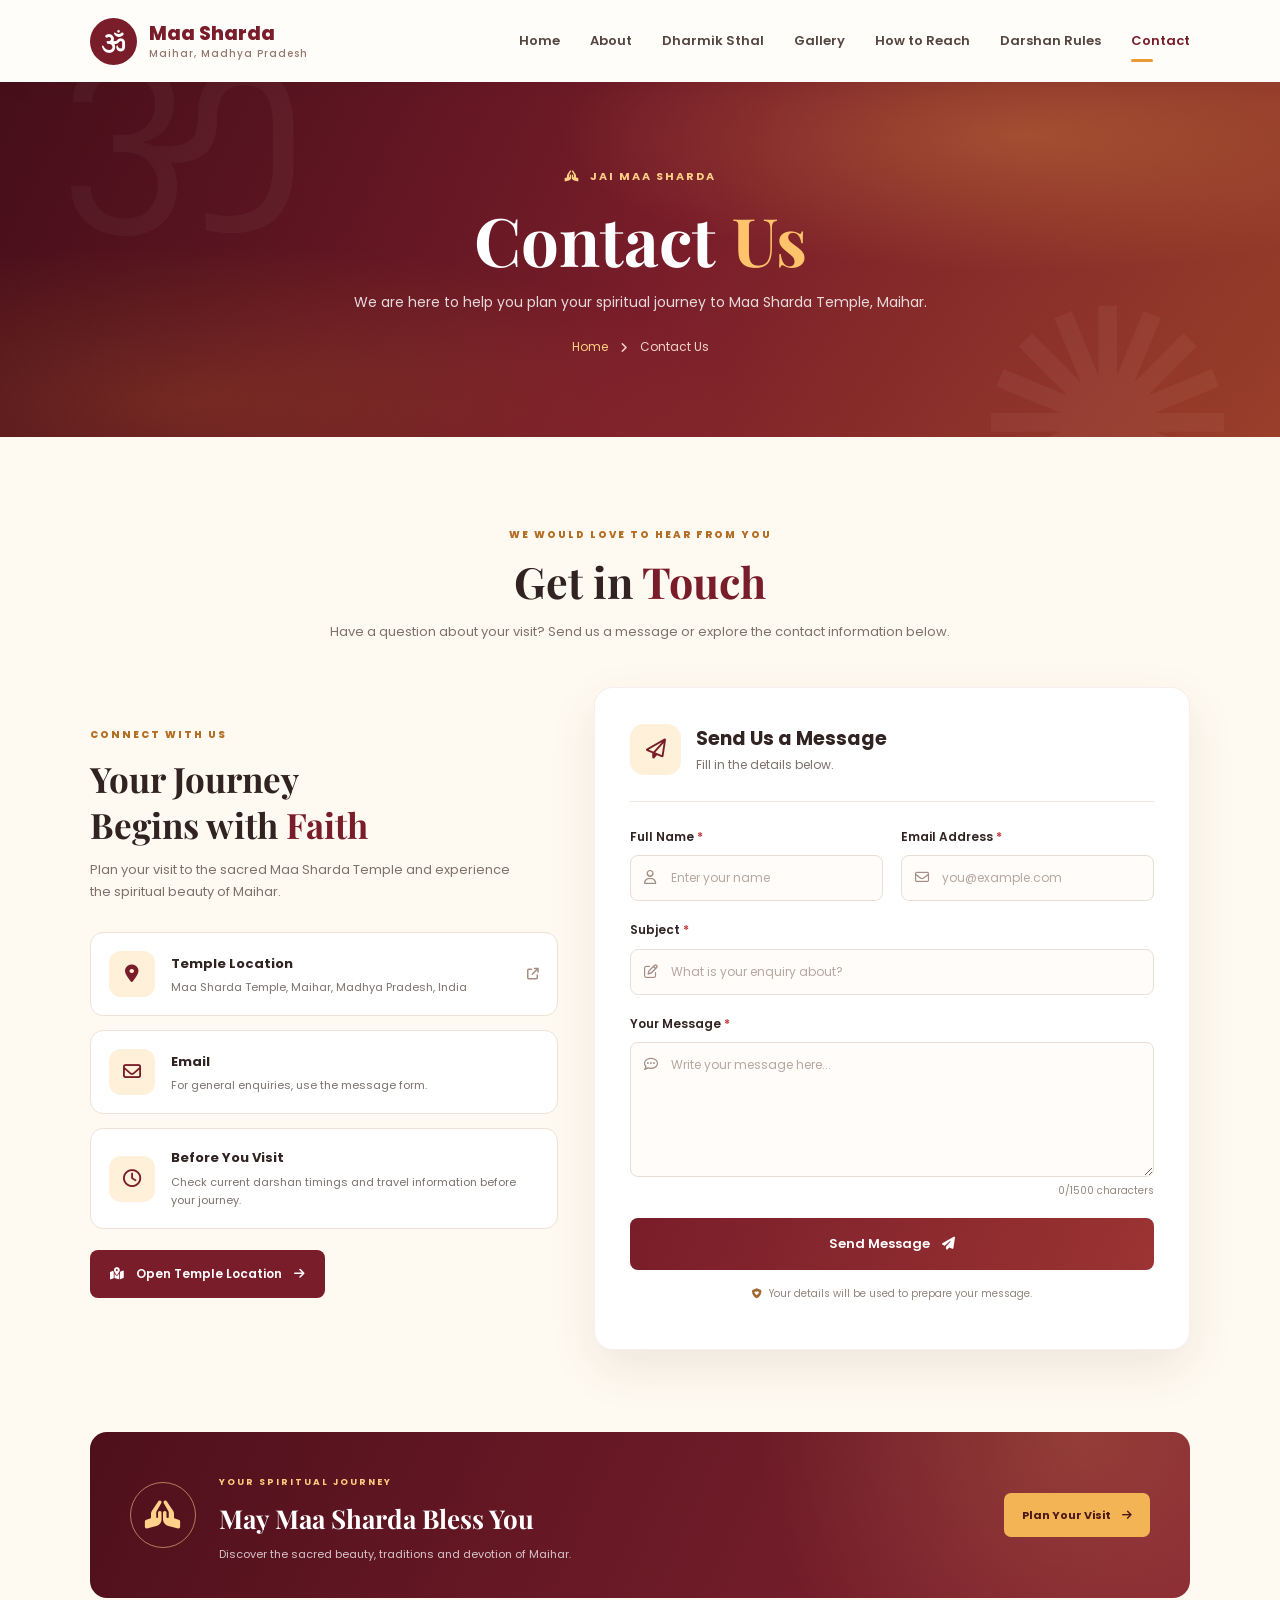
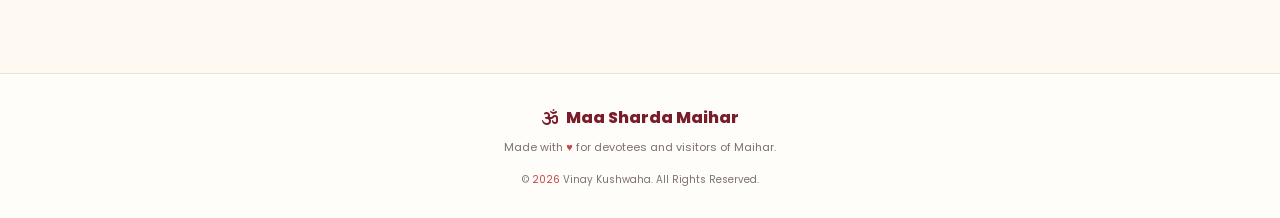
==== contact/contact.html @ 28e106ca "Add contact and darshan pages Co-authored-by: Copilot <223556219+Copilot@users.noreply.github.com>" ====
<!DOCTYPE html>
<html lang="en">
<head>
  <meta charset="UTF-8">
  <meta name="viewport" content="width=device-width, initial-scale=1.0">
  <meta name="theme-color" content="#7b1725">
  <title>Contact Us | Maa Sharda Maihar</title>
  <link rel="stylesheet" href="style.css">
  <link rel="preconnect" href="https://fonts.googleapis.com">
  <link href="https://fonts.googleapis.com/css2?family=Poppins:wght@300;400;500;600;700;800&family=Playfair+Display:wght@600;700;800&display=swap" rel="stylesheet">
  <link rel="stylesheet" href="https://cdnjs.cloudflare.com/ajax/libs/font-awesome/6.5.2/css/all.min.css">
</head>
<body>

  <header class="navbar">
    <a href="../index.html" class="brand">
      <span class="brand-icon"><i class="fa-solid fa-om"></i></span>
      <span>Maa Sharda <small>Maihar, Madhya Pradesh</small></span>
    </a>

    <button class="menu-toggle" id="menuToggle" type="button" aria-label="Open navigation" aria-controls="navLinks" aria-expanded="false">
      <i class="fa-solid fa-bars"></i>
    </button>

    <nav class="nav-links" id="navLinks" aria-label="Main navigation">
      <a href="../index.html#home">Home</a>
      <a href="../index.html#about">About</a>
      <a href="../index.html#places">Dharmik Sthal</a>
      <a href="../index.html#gallery">Gallery</a>
      <a href="../how-to-reach/how-to-reach.html">How to Reach</a>
      <a href="../darshan-rule/darshan_rule.html">Darshan Rules</a>
      <a href="contact.html" class="active" aria-current="page">Contact</a>
    </nav>
  </header>

  <main>
    <section class="hero">
      <div class="hero-overlay"></div>
      <div class="hero-content">
        <span class="eyebrow"><i class="fa-solid fa-hands-praying"></i> Jai Maa Sharda</span>
        <h1>Contact <span>Us</span></h1>
        <p>We are here to help you plan your spiritual journey to Maa Sharda Temple, Maihar.</p>
        <div class="breadcrumb">
          <a href="../index.html">Home</a>
          <i class="fa-solid fa-angle-right"></i>
          <span>Contact Us</span>
        </div>
      </div>
    </section>

    <section class="contact-section section">
      <div class="section-heading">
        <span class="section-label">WE WOULD LOVE TO HEAR FROM YOU</span>
        <h2>Get in <span>Touch</span></h2>
        <p>Have a question about your visit? Send us a message or explore the contact information below.</p>
      </div>

      <div class="contact-layout">
        <div class="contact-info">
          <div class="info-heading">
            <span class="mini-label">CONNECT WITH US</span>
            <h3>Your Journey<br>Begins with <span>Faith</span></h3>
            <p>Plan your visit to the sacred Maa Sharda Temple and experience the spiritual beauty of Maihar.</p>
          </div>

          <a class="info-card" href="https://www.google.com/maps/search/?api=1&query=Maa+Sharda+Temple+Maihar" target="_blank" rel="noopener noreferrer">
            <span class="info-icon"><i class="fa-solid fa-location-dot"></i></span>
            <span class="info-text">
              <strong>Temple Location</strong>
              <small>Maa Sharda Temple, Maihar, Madhya Pradesh, India</small>
            </span>
            <i class="fa-solid fa-arrow-up-right-from-square card-arrow"></i>
          </a>

          <div class="info-card">
            <span class="info-icon"><i class="fa-regular fa-envelope"></i></span>
            <span class="info-text">
              <strong>Email</strong>
              <small>For general enquiries, use the message form.</small>
            </span>
          </div>

          <div class="info-card">
            <span class="info-icon"><i class="fa-regular fa-clock"></i></span>
            <span class="info-text">
              <strong>Before You Visit</strong>
              <small>Check current darshan timings and travel information before your journey.</small>
            </span>
          </div>

          <a class="map-button" href="https://www.google.com/maps/search/?api=1&query=Maa+Sharda+Temple+Maihar" target="_blank" rel="noopener noreferrer">
            <i class="fa-solid fa-map-location-dot"></i> Open Temple Location <i class="fa-solid fa-arrow-right"></i>
          </a>
        </div>

        <div class="form-card">
          <div class="form-title">
            <span class="form-icon"><i class="fa-regular fa-paper-plane"></i></span>
            <div>
              <h3>Send Us a Message</h3>
              <p>Fill in the details below.</p>
            </div>
          </div>

          <form id="contactForm">
            <div class="form-row">
              <div class="field">
                <label for="name">Full Name <span>*</span></label>
                <div class="input-wrap">
                  <i class="fa-regular fa-user"></i>
                  <input type="text" id="name" name="name" placeholder="Enter your name" required>
                </div>
              </div>

              <div class="field">
                <label for="email">Email Address <span>*</span></label>
                <div class="input-wrap">
                  <i class="fa-regular fa-envelope"></i>
                  <input type="email" id="email" name="email" placeholder="you@example.com" required>
                </div>
              </div>
            </div>

            <div class="field">
              <label for="subject">Subject <span>*</span></label>
              <div class="input-wrap">
                <i class="fa-regular fa-pen-to-square"></i>
                <input type="text" id="subject" name="subject" placeholder="What is your enquiry about?" required>
              </div>
            </div>

            <div class="field">
              <label for="message">Your Message <span>*</span></label>
              <div class="input-wrap textarea-wrap">
                <i class="fa-regular fa-comment-dots"></i>
                <textarea id="message" name="message" rows="5" maxlength="1500" placeholder="Write your message here..." required></textarea>
              </div>
              <small class="char-count"><span id="charCount">0</span>/1500 characters</small>
            </div>

            <button type="submit" class="submit-button">
              Send Message <i class="fa-solid fa-paper-plane"></i>
            </button>

            <p class="form-note"><i class="fa-solid fa-shield-heart"></i> Your details will be used to prepare your message.</p>
            <p id="formStatus" class="form-status" role="status" aria-live="polite"></p>
          </form>
        </div>
      </div>
    </section>

    <section class="visit-banner">
      <div class="visit-icon"><i class="fa-solid fa-hands-praying"></i></div>
      <div class="visit-copy">
        <span>YOUR SPIRITUAL JOURNEY</span>
        <h2>May Maa Sharda Bless You</h2>
        <p>Discover the sacred beauty, traditions and devotion of Maihar.</p>
      </div>
      <a href="../how-to-reach/how-to-reach.html" class="visit-button">Plan Your Visit <i class="fa-solid fa-arrow-right"></i></a>
    </section>
  </main>

  <footer class="footer">
    <a href="../index.html" class="footer-brand"><i class="fa-solid fa-om"></i> Maa Sharda Maihar</a>
    <p>Made with <span>♥</span> for devotees and visitors of Maihar.</p>
    <p class="copyright">© <span id="year"></span> Vinay Kushwaha. All Rights Reserved.</p>
  </footer>

  <script src="script.js"></script>
</body>
</html>
---- contact/style.css ----
:root {
  --maroon: #791d2a;
  --maroon-dark: #4e101b;
  --saffron: #e99a32;
  --cream: #fffaf1;
  --text: #302321;
  --muted: #7c716d;
  --white: #ffffff;
  --border: #eee2d6;
  --shadow: 0 18px 50px rgba(80, 30, 20, 0.09);
}

* {
  margin: 0;
  padding: 0;
  box-sizing: border-box;
}

html {
  scroll-behavior: smooth;
}

body {
  font-family: "Poppins", sans-serif;
  color: var(--text);
  background: var(--cream);
  line-height: 1.7;
}

a {
  color: inherit;
  text-decoration: none;
}

button,
input,
textarea {
  font: inherit;
}

.navbar {
  min-height: 82px;
  padding: 14px 7%;
  display: flex;
  align-items: center;
  justify-content: space-between;
  gap: 24px;
  background: #fffdf9;
  position: relative;
  z-index: 10;
  box-shadow: 0 3px 18px rgba(58, 22, 15, 0.05);
}

.brand {
  display: flex;
  align-items: center;
  gap: 12px;
  color: var(--maroon);
  font-size: 19px;
  font-weight: 800;
  line-height: 1.3;
}

.brand-icon {
  display: grid;
  place-items: center;
  width: 47px;
  height: 47px;
  color: white;
  background: var(--maroon);
  border-radius: 50%;
  font-size: 23px;
}

.brand small {
  display: block;
  color: #92766b;
  font-size: 10px;
  letter-spacing: 1px;
  font-weight: 500;
}

.nav-links {
  display: flex;
  align-items: center;
  gap: 30px;
}

.nav-links a {
  font-size: 13px;
  font-weight: 600;
  color: #554541;
  transition: color 0.25s;
}

.nav-links a:hover,
.nav-links a.active {
  color: var(--maroon);
}

.nav-links a.active {
  position: relative;
}

.nav-links a.active::after {
  content: "";
  height: 3px;
  width: 22px;
  background: var(--saffron);
  position: absolute;
  bottom: -10px;
  left: 0;
  border-radius: 5px;
}

.menu-toggle {
  display: none;
  border: 0;
  background: transparent;
  color: var(--maroon);
  font-size: 25px;
  cursor: pointer;
}

.hero {
  min-height: 355px;
  position: relative;
  overflow: hidden;
  display: flex;
  align-items: center;
  justify-content: center;
  text-align: center;
  color: white;
  background:
    radial-gradient(ellipse at 80% 15%, rgba(245, 174, 72, 0.30), transparent 32%),
    radial-gradient(ellipse at 15% 90%, rgba(230, 133, 46, 0.22), transparent 35%),
    linear-gradient(120deg, #49101b 0%, #791d2a 52%, #a7462d 100%);
}

.hero::before,
.hero::after {
  content: "ॐ";
  position: absolute;
  color: rgba(255, 255, 255, 0.045);
  font-size: 250px;
  line-height: 1;
  pointer-events: none;
}

.hero::before {
  top: -55px;
  left: 4%;
}

.hero::after {
  content: "✺";
  font-size: 320px;
  right: 3%;
  bottom: -150px;
}

.hero-overlay {
  position: absolute;
  inset: 0;
  background: linear-gradient(90deg, rgba(54, 8, 18, 0.18), transparent, rgba(54, 8, 18, 0.12));
}

.hero-content {
  position: relative;
  z-index: 1;
  max-width: 760px;
  padding: 65px 22px;
}

.eyebrow {
  display: inline-flex;
  align-items: center;
  gap: 9px;
  color: #ffcf85;
  text-transform: uppercase;
  letter-spacing: 2px;
  font-size: 11px;
  font-weight: 700;
}

.hero h1 {
  margin: 13px 0 12px;
  font-family: "Playfair Display", serif;
  font-size: clamp(42px, 6vw, 67px);
  line-height: 1.15;
}

.hero h1 span {
  color: #ffc36b;
}

.hero-content > p {
  max-width: 590px;
  margin: 0 auto;
  color: rgba(255, 255, 255, 0.83);
  font-size: 14px;
}

.breadcrumb {
  margin-top: 23px;
  display: flex;
  justify-content: center;
  align-items: center;
  gap: 12px;
  font-size: 12px;
  color: #f4d4c7;
}

.breadcrumb a {
  color: #ffce81;
}

.section {
  padding: 82px 7%;
}

.section-heading {
  max-width: 650px;
  margin: 0 auto 44px;
  text-align: center;
}

.section-label,
.mini-label {
  color: #b46d24;
  font-size: 10px;
  font-weight: 800;
  letter-spacing: 2px;
}

.section-heading h2 {
  margin: 9px 0 12px;
  font-family: "Playfair Display", serif;
  font-size: clamp(32px, 4vw, 43px);
  line-height: 1.25;
}

.section-heading h2 span,
.info-heading h3 span {
  color: var(--maroon);
}

.section-heading > p {
  color: var(--muted);
  font-size: 13px;
}

.contact-layout {
  max-width: 1180px;
  margin: 0 auto;
  display: grid;
  grid-template-columns: 0.88fr 1.12fr;
  gap: 36px;
  align-items: stretch;
}

.contact-info {
  padding: 32px 0;
}

.info-heading {
  margin-bottom: 29px;
}

.info-heading h3 {
  margin: 10px 0 12px;
  font-family: "Playfair Display", serif;
  font-size: 35px;
  line-height: 1.3;
}

.info-heading > p {
  color: var(--muted);
  font-size: 13px;
  max-width: 430px;
}

.info-card {
  display: flex;
  align-items: center;
  gap: 16px;
  margin-bottom: 14px;
  padding: 18px;
  background: #fff;
  border: 1px solid var(--border);
  border-radius: 13px;
  transition: transform 0.25s, box-shadow 0.25s;
}

a.info-card:hover {
  transform: translateY(-3px);
  box-shadow: 0 10px 25px rgba(80, 30, 20, 0.08);
}

.info-icon {
  width: 46px;
  height: 46px;
  flex: 0 0 46px;
  display: grid;
  place-items: center;
  border-radius: 12px;
  background: #fff0d9;
  color: var(--maroon);
  font-size: 18px;
}

.info-text {
  display: flex;
  flex-direction: column;
  min-width: 0;
}

.info-text strong {
  font-size: 13px;
  margin-bottom: 3px;
}

.info-text small {
  color: var(--muted);
  font-size: 11px;
  line-height: 1.7;
}

.card-arrow {
  margin-left: auto;
  color: #a68d80;
  font-size: 12px;
}

.map-button {
  display: inline-flex;
  justify-content: center;
  align-items: center;
  gap: 12px;
  padding: 14px 20px;
  margin-top: 7px;
  border-radius: 8px;
  color: white;
  background: var(--maroon);
  font-size: 12px;
  font-weight: 600;
  transition: background 0.25s, transform 0.25s;
}

.map-button:hover {
  background: var(--maroon-dark);
  transform: translateY(-2px);
}

.form-card {
  padding: 35px;
  border: 1px solid rgba(121, 29, 42, 0.07);
  border-radius: 19px;
  background: white;
  box-shadow: var(--shadow);
}

.form-title {
  display: flex;
  align-items: center;
  gap: 15px;
  padding-bottom: 25px;
  margin-bottom: 25px;
  border-bottom: 1px solid #f0e6de;
}

.form-icon {
  width: 51px;
  height: 51px;
  display: grid;
  place-items: center;
  border-radius: 14px;
  background: #fff0d9;
  color: var(--maroon);
  font-size: 20px;
}

.form-title h3 {
  font-size: 19px;
  font-weight: 700;
}

.form-title p {
  color: var(--muted);
  font-size: 12px;
}

.form-row {
  display: grid;
  grid-template-columns: 1fr 1fr;
  gap: 18px;
}

.field {
  margin-bottom: 19px;
}

.field label {
  display: block;
  margin-bottom: 8px;
  font-size: 12px;
  font-weight: 600;
}

.field label span {
  color: #c33838;
}

.input-wrap {
  position: relative;
}

.input-wrap > i {
  position: absolute;
  top: 15px;
  left: 14px;
  color: #a18c82;
  font-size: 14px;
  pointer-events: none;
}

.input-wrap input,
.input-wrap textarea {
  display: block;
  width: 100%;
  outline: none;
  border: 1px solid #e9ded5;
  border-radius: 8px;
  background: #fffcf9;
  padding: 12px 13px 12px 40px;
  color: var(--text);
  font-size: 12px;
  transition: border-color 0.25s, box-shadow 0.25s;
}

.input-wrap input {
  height: 46px;
}

.input-wrap textarea {
  min-height: 135px;
  resize: vertical;
}

.input-wrap input:focus,
.input-wrap textarea:focus {
  border-color: #b36b40;
  box-shadow: 0 0 0 3px rgba(233, 154, 50, 0.12);
}

.textarea-wrap > i {
  top: 15px;
}

.input-wrap input::placeholder,
.input-wrap textarea::placeholder {
  color: #b5a8a0;
}

.char-count {
  display: block;
  margin-top: 5px;
  text-align: right;
  color: #97877f;
  font-size: 10px;
}

.submit-button {
  width: 100%;
  display: flex;
  align-items: center;
  justify-content: center;
  gap: 12px;
  padding: 15px 20px;
  border: 0;
  border-radius: 8px;
  color: white;
  background: linear-gradient(110deg, var(--maroon), #9b3432);
  font-size: 13px;
  font-weight: 600;
  cursor: pointer;
  transition: transform 0.25s, box-shadow 0.25s;
}

.submit-button:hover {
  transform: translateY(-2px);
  box-shadow: 0 9px 20px rgba(121, 29, 42, 0.22);
}

.submit-button i {
  transition: transform 0.25s;
}

.submit-button:hover i {
  transform: translateX(4px);
}

.form-note {
  margin-top: 15px;
  text-align: center;
  color: #92847c;
  font-size: 10px;
}

.form-note i {
  color: #a06a30;
  margin-right: 4px;
}

.form-status {
  margin-top: 12px;
  color: var(--maroon);
  font-size: 12px;
  text-align: center;
}

.visit-banner {
  margin: 0 7% 75px;
  padding: 34px 40px;
  display: flex;
  align-items: center;
  gap: 23px;
  border-radius: 17px;
  color: white;
  background:
    radial-gradient(circle at 90% 0%, rgba(255, 198, 106, 0.18), transparent 32%),
    linear-gradient(115deg, #4e101b, #852331);
}

.visit-icon {
  display: grid;
  place-items: center;
  width: 66px;
  height: 66px;
  flex: 0 0 66px;
  border: 1px solid rgba(255, 211, 148, 0.55);
  border-radius: 50%;
  color: #ffd18b;
  font-size: 28px;
}

.visit-copy {
  flex: 1;
}

.visit-copy > span {
  color: #ffcb7d;
  font-size: 9px;
  letter-spacing: 2px;
  font-weight: 700;
}

.visit-copy h2 {
  margin: 4px 0;
  font-family: "Playfair Display", serif;
  font-size: 26px;
}

.visit-copy p {
  color: rgba(255, 255, 255, 0.75);
  font-size: 11px;
}

.visit-button {
  display: inline-flex;
  align-items: center;
  gap: 11px;
  padding: 13px 18px;
  border-radius: 7px;
  background: #f3b455;
  color: #4c1718;
  white-space: nowrap;
  font-size: 11px;
  font-weight: 700;
  transition: background 0.2s;
}

.visit-button:hover {
  background: #ffd083;
}

.footer {
  padding: 30px 7%;
  text-align: center;
  background: #fffdf9;
  border-top: 1px solid #eee2d6;
}

.footer-brand {
  color: var(--maroon);
  font-size: 16px;
  font-weight: 800;
}

.footer-brand i {
  margin-right: 5px;
}

.footer > p {
  margin-top: 7px;
  color: var(--muted);
  font-size: 11px;
}

.footer > p span {
  color: #c84646;
}

.footer .copyright {
  margin-top: 14px;
  font-size: 10px;
}

@media (max-width: 950px) {
  .navbar {
    padding-inline: 5%;
  }

  .nav-links {
    gap: 18px;
  }

  .section {
    padding-inline: 5%;
  }

  .contact-layout {
    gap: 25px;
  }

  .form-card {
    padding: 25px;
  }

  .visit-banner {
    margin-inline: 5%;
  }
}

@media (max-width: 900px) {
  .menu-toggle {
    display: block;
  }

  .nav-links {
    display: none;
    position: absolute;
    top: 100%;
    left: 0;
    right: 0;
    padding: 18px 6% 24px;
    flex-direction: column;
    align-items: stretch;
    gap: 0;
    background: #fffdf9;
    border-top: 1px solid var(--border);
    box-shadow: 0 12px 20px rgba(50, 20, 15, 0.09);
  }

  .nav-links.open {
    display: flex;
  }

  .nav-links a {
    padding: 12px 0;
  }

  .nav-links a.active::after {
    display: none;
  }
}

@media (max-width: 760px) {
  .navbar {
    min-height: 74px;
  }

  .menu-toggle {
    display: block;
  }

  .nav-links {
    display: none;
    position: absolute;
    top: 100%;
    left: 0;
    right: 0;
    padding: 18px 6% 24px;
    flex-direction: column;
    align-items: stretch;
    gap: 0;
    background: #fffdf9;
    border-top: 1px solid var(--border);
    box-shadow: 0 12px 20px rgba(50, 20, 15, 0.09);
  }

  .nav-links.open {
    display: flex;
  }

  .nav-links a {
    padding: 12px 0;
  }

  .nav-links a.active::after {
    display: none;
  }

  .hero {
    min-height: 310px;
  }

  .hero-content {
    padding: 55px 20px;
  }

  .section {
    padding-top: 60px;
    padding-bottom: 60px;
  }

  .section-heading {
    margin-bottom: 30px;
  }

  .contact-layout {
    grid-template-columns: 1fr;
    gap: 25px;
  }

  .contact-info {
    padding: 0;
  }

  .info-heading h3 {
    font-size: 31px;
  }

  .form-card {
    padding: 25px 20px;
  }

  .visit-banner {
    margin-bottom: 50px;
    padding: 28px 22px;
    flex-wrap: wrap;
    gap: 16px;
  }

  .visit-copy {
    flex-basis: calc(100% - 85px);
  }

  .visit-copy h2 {
    font-size: 22px;
  }

  .visit-button {
    margin-left: 82px;
  }
}

@media (max-width: 480px) {
  .brand {
    font-size: 16px;
  }

  .brand-icon {
    width: 41px;
    height: 41px;
    font-size: 20px;
  }

  .brand small {
    font-size: 9px;
  }

  .hero h1 {
    font-size: 43px;
  }

  .hero-content > p {
    font-size: 12px;
  }

  .form-row {
    grid-template-columns: 1fr;
    gap: 0;
  }

  .form-card {
    padding: 22px 16px;
  }

  .form-title h3 {
    font-size: 16px;
  }

  .info-card {
    padding: 14px;
    gap: 12px;
  }

  .info-icon {
    width: 40px;
    height: 40px;
    flex-basis: 40px;
  }

  .visit-banner {
    margin-inline: 4%;
  }

  .visit-copy h2 {
    font-size: 19px;
  }

  .visit-button {
    margin-left: 0;
  }
}
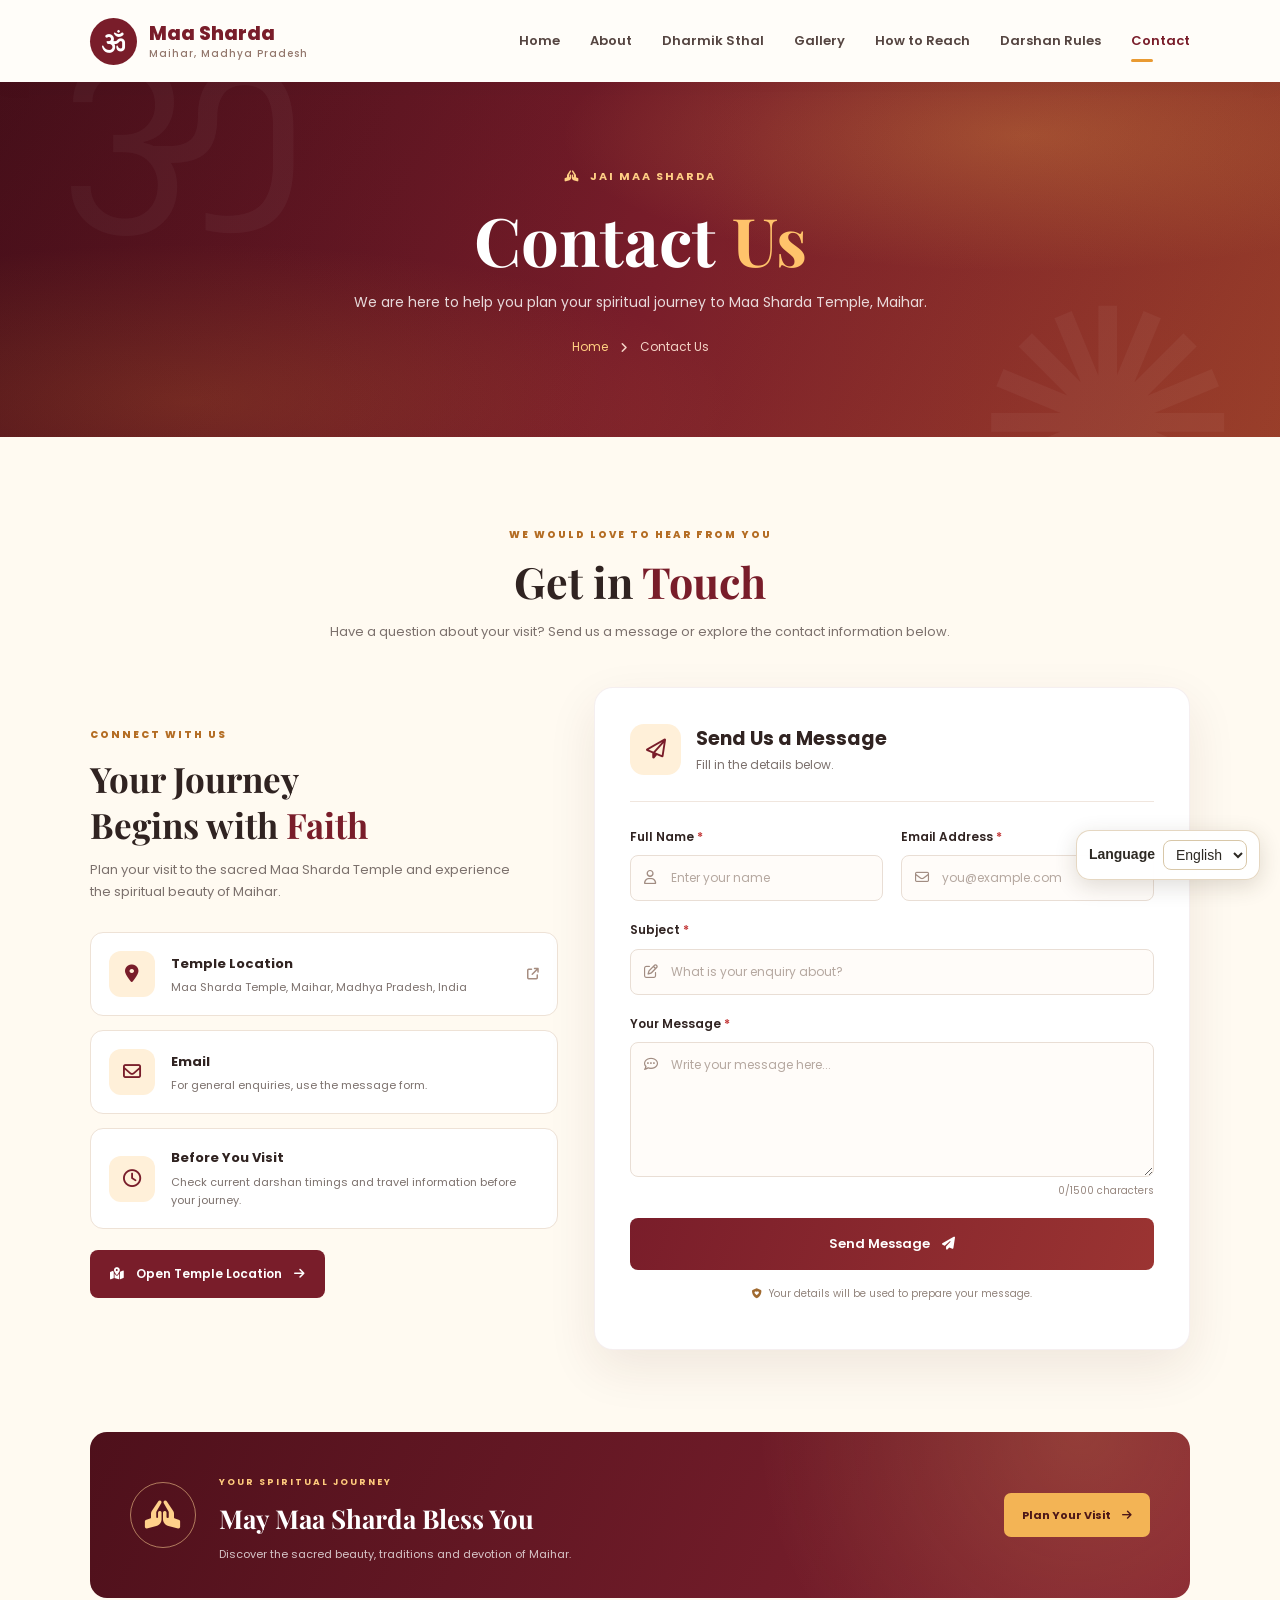
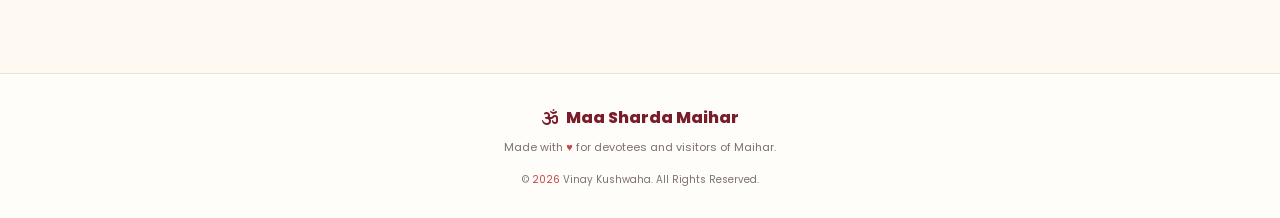
==== commit b8246777: "Add English and Hindi language selector Co-authored-by: Copilot <223556219+Copilot@users.noreply.git" ====
--- a/contact/contact.html
+++ b/contact/contact.html
@@ -6,6 +6,7 @@
   <meta name="theme-color" content="#7b1725">
   <title>Contact Us | Maa Sharda Maihar</title>
   <link rel="stylesheet" href="style.css">
+  <link rel="stylesheet" href="../language.css">
   <link rel="preconnect" href="https://fonts.googleapis.com">
   <link href="https://fonts.googleapis.com/css2?family=Poppins:wght@300;400;500;600;700;800&family=Playfair+Display:wght@600;700;800&display=swap" rel="stylesheet">
   <link rel="stylesheet" href="https://cdnjs.cloudflare.com/ajax/libs/font-awesome/6.5.2/css/all.min.css">
@@ -32,6 +33,14 @@
       <a href="contact.html" class="active" aria-current="page">Contact</a>
     </nav>
   </header>
+
+  <div class="language-control" role="group">
+    <label id="language-label" for="site-language">Language</label>
+    <select id="site-language" aria-label="Choose language">
+      <option value="en">English</option>
+      <option value="hi">हिन्दी</option>
+    </select>
+  </div>
 
   <main>
     <section class="hero">
@@ -167,5 +176,6 @@
   </footer>
 
   <script src="script.js"></script>
+  <script src="../language.js"></script>
 </body>
 </html>
--- a/language.css
+++ b/language.css
@@ -0,0 +1,45 @@
+.language-control {
+  position: fixed;
+  right: 20px;
+  bottom: 20px;
+  z-index: 1200;
+  display: flex;
+  align-items: center;
+  gap: 8px;
+  padding: 9px 12px;
+  border: 1px solid rgba(150, 96, 14, 0.25);
+  border-radius: 14px;
+  background: rgba(255, 255, 255, 0.96);
+  box-shadow: 0 6px 22px rgba(54, 43, 25, 0.16);
+  color: #2d2923;
+  font: 500 14px/1.4 Arial, sans-serif;
+}
+
+.language-control label {
+  font-weight: 600;
+}
+
+.language-control select {
+  max-width: 130px;
+  padding: 5px 8px;
+  border: 1px solid #d8c7a8;
+  border-radius: 8px;
+  background: #fff;
+  color: inherit;
+  font: inherit;
+  cursor: pointer;
+}
+
+.language-control select:focus-visible {
+  outline: 2px solid #96600e;
+  outline-offset: 2px;
+}
+
+@media (max-width: 480px) {
+  .language-control {
+    right: 12px;
+    bottom: 12px;
+    padding: 7px 9px;
+    font-size: 13px;
+  }
+}
